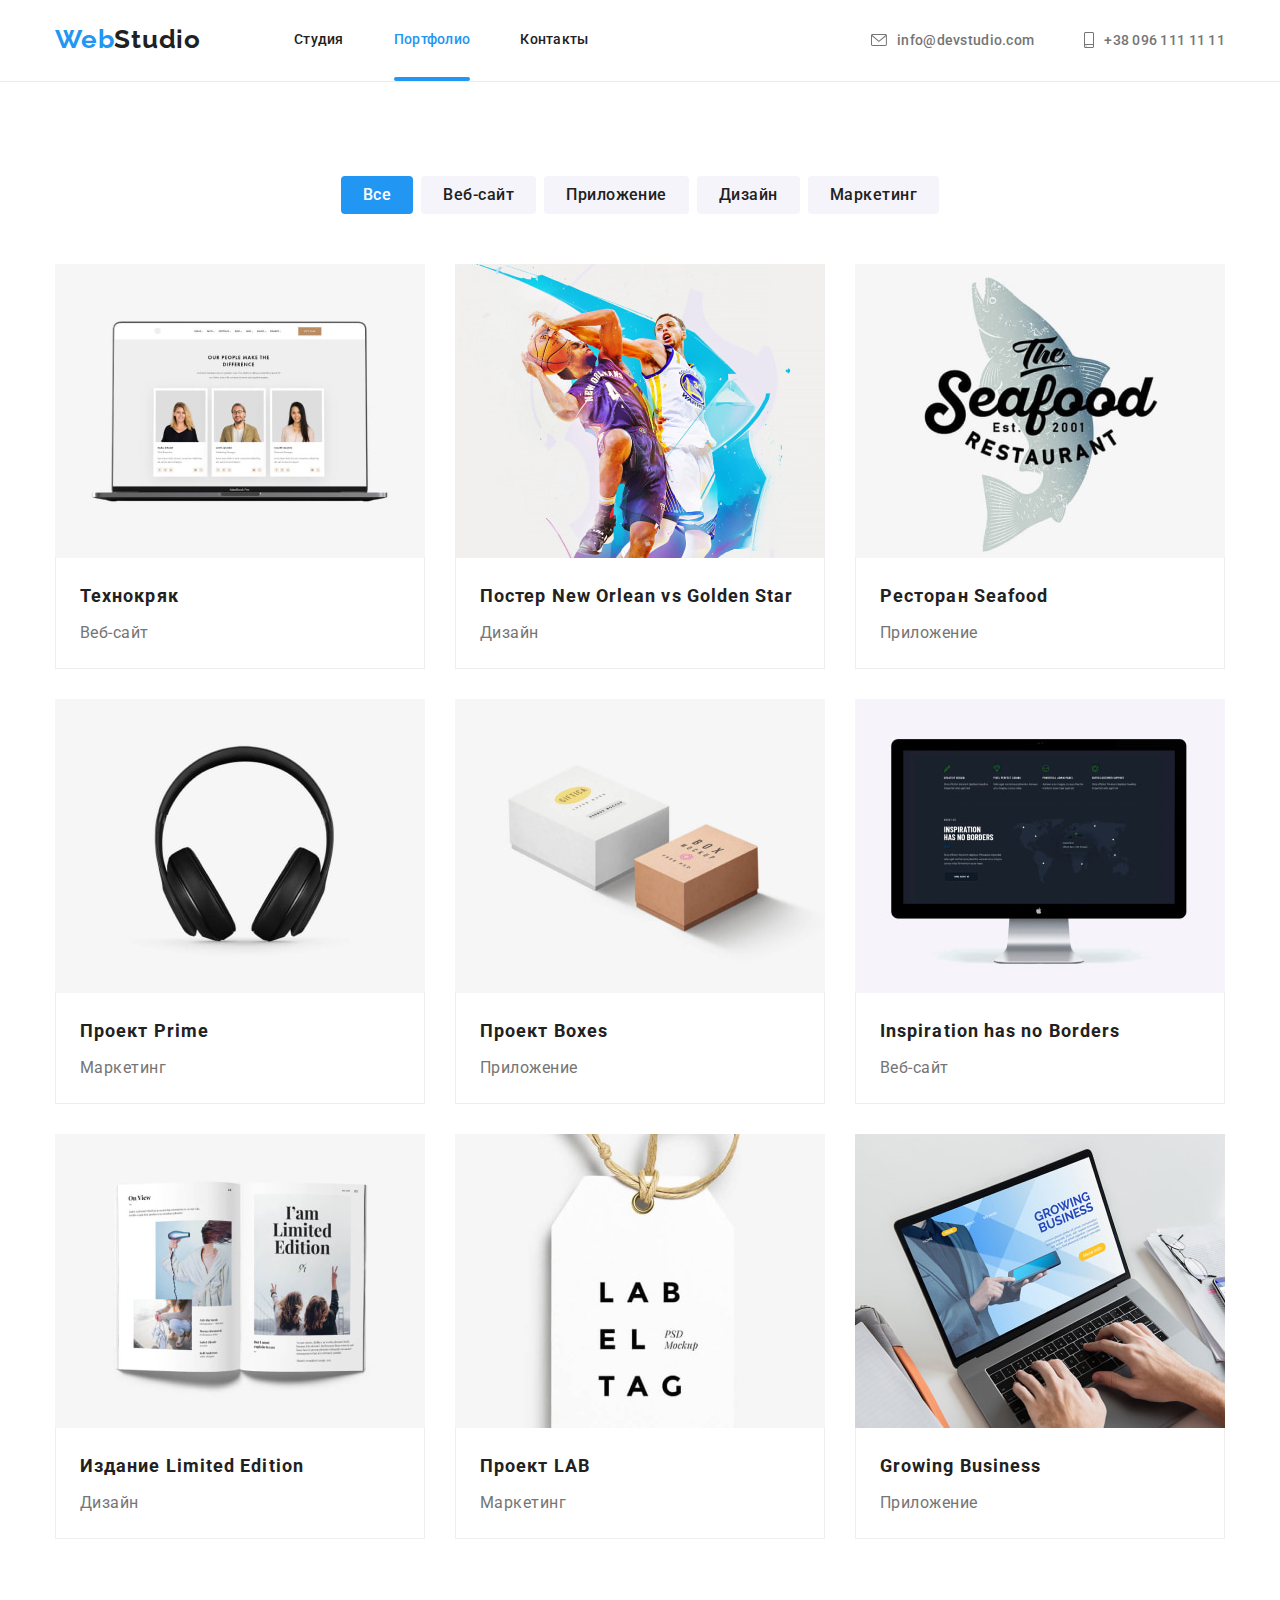
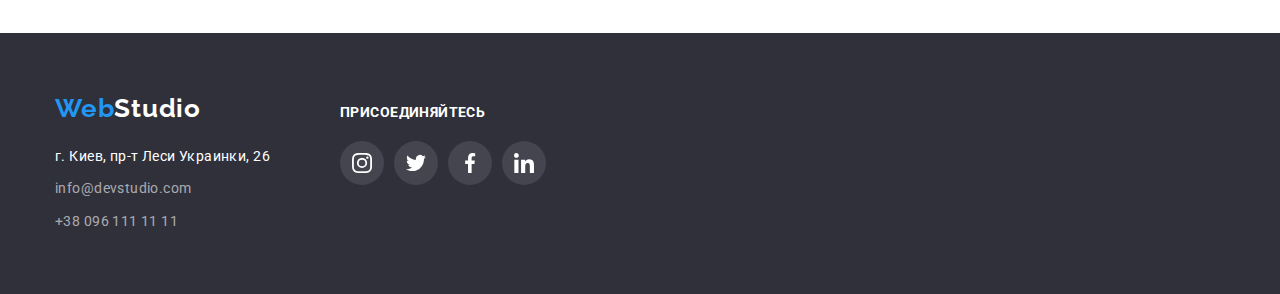
==== portfolio.html @ 805853ac "Initial commit" ====
<!DOCTYPE html>
<html lang="ru">
<head>
    <meta charset="UTF-8">
    <meta http-equiv="X-UA-Compatible" content="IE=edge">
    <meta name="viewport" content="width=device-width, initial-scale=1.0">
    <title>WebStudio</title>
    <link rel="preconnect" href="https://fonts.googleapis.com">
    <link rel="preconnect" href="https://fonts.gstatic.com" crossorigin>
    <link href="https://fonts.googleapis.com/css2?family=Raleway:wght@700&family=Roboto:wght@400;500;700;900&display=swap" rel="stylesheet">
    <link rel="stylesheet" href="https://cdnjs.cloudflare.com/ajax/libs/modern-normalize/1.1.0/modern-normalize.css">
    <link rel="stylesheet" href="./css/styles.css">
</head>
<body>
    
    <header class="header">
      <div class="container header-container">
       
        <nav class="nav"> 
              <a class="header-link link " href="/"><span class="logo">Web</span><span class="heder-logo">Studio</span></a>
              <ul class="nav-list list">
                  <li class="nav-item">
                      <a class="nav-link link " href="./index.html">Студия</a></li>
                  <li  class="nav-item">
                      <a class="nav-link link current" href="./portfolio.html">Портфолио</a></li>
                  <li  class="nav-item">
                      <a class="nav-link link " href="">Контакты</a></li>
              </ul>
        </nav>
        <ul class="header-contacts list">
          <li class="header-contact"><a class="header-email link" href="mailto:info@devstudio.com">
              <svg width="16" height="12" class="email-icon" aria-hidden="true">
                <use href="./images/icons.svg#icon-envelope"></use>
              </svg>
              info@devstudio.com</a></li>
          <li class="header-contact"><a class="header-tel link" href="tel:+380961111111">
              <svg width="10" height="16" class="email-icon" aria-hidden="true">
                <use href="./images/icons.svg#icon-smartphone"></use>
              </svg>+38 096 111 11 11</a></li>
        </ul>
      </div>       
    </header>

    <main>
        <section class="section"> 
          <div class="container">
                <h1 class="visually-hidden">Портфолио</h1>
                <ul class="btn-list list">
                  <li  class="btn"><button type="button" class="btn-item active-btn">Все</button></li>
                  <li class="btn"><button type="button" class="btn-item ">Веб-сайт</button></li>
                  <li class="btn"><button type="button" class="btn-item ">Приложение</button></li>
                  <li class="btn"><button type="button" class="btn-item ">Дизайн</button></li>
                  <li class="btn"><button type="button" class="btn-item ">Маркетинг</button></li>
                </ul>

              <ul class="works-card list"> 
                <li class="works-item-card">
                  <div class="works-item-container">
                    <img class="img-works" src="./images/1.jpg" alt="Веб-сайт" width="370" height="294" />
                    <div class="works-card-overlay">
                      <p class="works-text-overlay">Ресурс предлагает комплексные предложения с разным уровнем функционала и сервисов. Все это позволит посетителю
                        получить
                        исчерпывающие сведения о компании или частном лице.</p>
                    </div>
                  </div>
                  <div class="container-works">
                    <h3 class="subtitle">Технокряк</h3>
                    <p class="works-text">Веб-сайт</p>
                 </div>
                </li>
                <li class="works-item-card">
                  <div class="works-item-container">
                  <img class="img-works" src="./images/2.jpg" alt="Дизайн" width="370" height="294" />
                  <div class="works-card-overlay">
                    <p>Ресурс предлагает комплексные предложения с разным уровнем функционала и сервисов. Все это позволит посетителю
                      получить
                      исчерпывающие сведения о компании или частном лице.</p>
                  </div>
                </div>
                  <div class="container-works">
                    <h3 class="subtitle">Постер New Orlean vs Golden Star</h3>
                    <p class="works-text" >Дизайн</p>
                  </div>  
                </li>
                <li class="works-item-card">
                  <div class="works-item-container">
                  <img class="img-works" src="./images/3.jpg" alt="Приложение" width="370" height="294" />
                  <div class="works-card-overlay">
                      <p>Ресурс предлагает комплексные предложения с разным уровнем функционала и сервисов. Все это позволит посетителю
                        получить
                        исчерпывающие сведения о компании или частном лице.</p>
                    </div>
                  </div>
                  <div class="container-works">
                    <h3 class="subtitle" >Ресторан Seafood</h3>
                    <p class="works-text" >Приложение</p>
                  </div>  
                </li>
                <li class="works-item-card">
                  <div class="works-item-container">
                  <img class="img-works" src="./images/4.jpg" alt="Наушники" width="370" height="294" />
                  <div class="works-card-overlay">
                      <p>Ресурс предлагает комплексные предложения с разным уровнем функционала и сервисов. Все это позволит посетителю
                        получить
                        исчерпывающие сведения о компании или частном лице.</p>
                    </div>
                  </div>
                  <div class="container-works">
                    <h3 class="subtitle" >Проект Prime</h3>
                    <p class="works-text" >Маркетинг</p>
                  </div>  
                </li>
                <li class="works-item-card">
                  <div class="works-item-container">
                  <img class="img-works" src="./images/5.jpg" alt="Коробки" width="370" height="294" />
                  <div class="works-card-overlay">
                      <p>Ресурс предлагает комплексные предложения с разным уровнем функционала и сервисов. Все это позволит посетителю
                        получить
                        исчерпывающие сведения о компании или частном лице.</p>
                    </div>
                  </div>
                  <div class="container-works">
                    <h3 class="subtitle" >Проект Boxes</h3>
                    <p class="works-text" >Приложение</p>
                  </div>  
                </li>
                <li class="works-item-card">
                  <div class="works-item-container">
                  <img class="img-works" src="./images/6.jpg" alt="Веб-сайт" width="370" height="294" />
                  <div class="works-card-overlay">
                      <p>Ресурс предлагает комплексные предложения с разным уровнем функционала и сервисов. Все это позволит посетителю
                        получить
                        исчерпывающие сведения о компании или частном лице.</p>
                    </div>
                  </div>
                  <div class="container-works">
                    <h3 class="subtitle" >Inspiration has no Borders</h3>
                    <p class="works-text" >Веб-сайт</p>
                  </div>  
                </li>
                <li class="works-item-card">
                  <div class="works-item-container">
                  <img class="img-works" src="./images/7.jpg" alt="Дизайн" width="370" height="294" />
                  <div class="works-card-overlay">
                      <p>Ресурс предлагает комплексные предложения с разным уровнем функционала и сервисов. Все это позволит посетителю
                        получить
                        исчерпывающие сведения о компании или частном лице.</p>
                    </div>
                  </div>
                  <div class="container-works">
                    <h3 class="subtitle" >Издание Limited Edition</h3>
                    <p class="works-text" >Дизайн</p>
                  </div>  
                </li>
                <li class="works-item-card">
                  <div class="works-item-container">
                  <img class="img-works" src="./images/8.jpg" alt="Логотип" width="370" height="294" />
                  <div class="works-card-overlay">
                      <p>Ресурс предлагает комплексные предложения с разным уровнем функционала и сервисов. Все это позволит посетителю
                        получить
                        исчерпывающие сведения о компании или частном лице.</p>
                    </div>
                  </div>
                  <div class="container-works">
                    <h3 class="subtitle" >Проект LAB</h3>
                    <p class="works-text" >Маркетинг</p>
                  </div>  
                </li>
                <li class="works-item-card">
                  <div class="works-item-container">
                  <img class="img-works" src="./images/9.jpg" alt="Приложение" width="370" height="294" />
                  <div class="works-card-overlay">
                      <p>Ресурс предлагает комплексные предложения с разным уровнем функционала и сервисов. Все это позволит посетителю
                        получить
                        исчерпывающие сведения о компании или частном лице.</p>
                    </div>
                  </div>
                  <div class="container-works">
                    <h3 class="subtitle" >Growing Business</h3>
                    <p class="works-text" >Приложение</p>
                  </div> 
                </li>
              </ul>
          </div>
          </section>
        
    </main>

    <footer class="footer">
      <div class="container footer-flex">
        <div class="footer-contakt">
          <a class="footer-link link " href="/"><span class="logo">Web</span><span class="footer-logo">Studio</span> </a>
          <address class="footer-address">
            <ul class="footer-list list">
              <li class="footer-item"><a class="footer-item-link link " href="https://goo.gl./maps/wizjQyX9kH2uUNJ5A"
                  target="_blank" rel="noreferrer noopener">г. Киев, пр-т Леси Украинки, 26</a></li>
              <li class="footer-item"><a class="footer-item-link link post "
                  href="mailto:info@devstudio.com">info@devstudio.com</a> </li>
              <li class="footer-item"><a class="footer-item-link link phone" href="tel:+380961111111">+38 096 111 11 11</a>
              </li>
            </ul>
    
          </address>
        </div>
        <div class="footer-socials">
          <h2 class="footer-edd">присоединяйтесь</h2>
          <ul class="footer-social-list list">
            <li><a class="footer-social-link" href=""><svg width="20px" height="20px" class="footer-social-icon"
                  aria-label="ссылка на instagram">
                  <use href="./images/icons.svg#icon-instagram-2"></use>
                </svg></a></li>
            <li><a class="footer-social-link" href=""><svg width="20px" height="20px" class="footer-social-icon"
                  aria-label="ссылка на twitter">
                  <use href="./images/icons.svg#icon-twitter-1"></use>
                </svg></a></li>
            <li><a class="footer-social-link" href=""><svg width="20px" height="20px" class="footer-social-icon"
                  aria-label="ссылка на facebook">
                  <use href="./images/icons.svg#icon-facebook-1"></use>
                </svg></a></li>
            <li><a class="footer-social-link" href=""><svg width="20px" height="20px" class="footer-social-icon"
                  aria-label="ссылка на linkedin">
                  <use href="./images/icons.svg#icon-linkedin-1"></use>
                </svg></a></li>
          </ul>
        </div>
      </div>
    
    </footer>
    
</body>
</html>
---- css/styles.css ----
/* font-family: 'Raleway', sans-serif;
font-family: 'Roboto', sans-serif; */

/* #212121
#757575
#FFFFFF
#2196F3
#000000
#2F303A
#FFFFFF
#ECECEC
#F5F4FA

#212121
#757575
#FFFFFF */
:root{
    --main-font:'Roboto', sans-serif;
    --secondary-font:'Raleway', sans-serif;
    --white-txt-cl:#FFFFFF;
    --black-txt-cl:#212121;
    --gray-txt-cl:#757575;
    --blu-cl:#2196F3;
    --bg-cl:#2F303A;
     }
body {
    font-family:var(--main-font);
    font-size: 14px;
    line-height: 1.71;
    letter-spacing: 0.03em;
    color:var(--gray-txt-cl);
    }
        html {
            box-sizing: border-box;
        }
    
        *,
        *::after,
        *::before {
            box-sizing: inherit;
        }
    
        /* Стили для обнуления верхних отступов у элементов */
        h1,
        h2,
        h3,
        h4,
        h5,
        h6,
        p {
            margin-top: 0;
        }
    
        /* Класс для обнуления базовых свойств у списков (ul) */
        .list {
            list-style: none;
            padding-left: 0;
            margin: 0;
        }
    
        /* Класс для обнуления базовых свойств у ссылок */
        .link {
            text-decoration: none;
            color: inherit;
        }
    
        /* Свойства для корректного отображения картинок */
        img {
            display: block;
            max-width: 100%;
            height: auto;
        }
    
        /* Свойства для обнуления курсива у address */
        address {
            font-style: normal;
        }
h1, 
h2, 
h3, 
p,
ul
    {
        margin-top: 0;
        margin-bottom: 0;
        margin-left: 0;
        margin-right: 0;
    }
.list {
        padding-left: 0;
        margin-top: 0;
        margin-bottom: 0;
        list-style: none;
      }
      
.link {
        text-decoration: none;
    }
.container {
    width: 1200px;
    padding-left: 15px;
    padding-right: 15px;
    margin-left: auto;
    margin-right: auto;
    }

.header {
    padding-top: 24px;
    padding-bottom: 25px;
    border-bottom: 1px solid #ECECEC;
    }
.nav-list {
    display: flex;
    align-items: center;
    }
.nav {
    display: flex;
    align-items: center;
   
    }
.header-contacts {
    display: flex;
    align-items: center;
    margin-left: auto;    
    }
.header-contact:not(:last-child){
    margin-right: 50px;

}
.header-container {
    display: flex;
    align-items: center;
    }  

.header-link {
    margin-right: 93px;
    }
.nav-item {
    position: relative;
    margin-right: 50px;
    }
.nav-item:last-child {
    margin-right: 0;
}

.logo    
   {
    font-family:var(--secondary-font);
    font-weight: 700;
    font-size: 26px;
    line-height: 1.19;  
    letter-spacing: 0.03em;  
    color:var(--blu-cl);
   } 
.heder-logo
   {
    font-family:var(--secondary-font);
    font-weight: 700;
    font-size: 26px;
    line-height: 1.19;  
    letter-spacing: 0.03em;  
    color:var(--black-txt-cl);
   }
.nav-link.current::after
{
    content: "";
    position: absolute;
    left: 0;
    bottom: 0;
    transform: translateY(29px);
    border-radius: 2px;

    display: block;
    width: 100%;
    height: 4px;
    background-color: var(--blu-cl);

    
}

.nav-link 
   {
    font-weight: 500;
    font-size: 14px;
    line-height: 1.14;
    letter-spacing: 0.02em; 
    color: #212121;

    transition-property: color;
        transition-duration: 250ms;
        transition-timing-function: cubic-bezier(0.4, 0, 0.2, 1);

   }
.nav-link:hover,
.nav-link:focus, 
.header-email:hover,
.header-email:focus,
.header-tel:hover,
.header-tel:focus
   {
     color: var(--blu-cl);
   }
.nav-list .nav-link.current
   {
    color: var(--blu-cl);
   }
.header-email,
.header-tel 
   {
    display: flex;
    font-weight: 500;
    font-size: 14px;
    line-height: 16px;
    letter-spacing: 0.02em; 
    color: #757575;
    align-items: center;
    gap: 10px;
    
    transition-property: color;
        transition-duration: 250ms;
        transition-timing-function: cubic-bezier(0.4, 0, 0.2, 1);
 
   }
.email-icon {
    fill: currentColor;
}
.section {
    padding-top: 94px;
    padding-bottom: 94px;
    }
.hero-title {
        font-weight: 900;
        font-size: 44px;
        line-height: 1.36;
        text-align: center;
        letter-spacing: 0.06em;
        text-transform: uppercase;
        color:var(--white-txt-cl);
        max-width: 696px;
        margin-left: auto;
        margin-right: auto;
        margin-bottom: 30px;

    }
.hero 
    {   max-width: 1600px;
        height: 600px;
        margin-left: auto;
        margin-right: auto;
        background-image: linear-gradient(to left, rgba(47, 48, 58, 0.4), rgba(47, 48, 58, 0.4)),
        url(../images/img.jpg);
        background-repeat: no-repeat;
        background-position: center;
        background-size: cover;
        
        padding-top: 200px;
        padding-bottom: 200px;
        background-color:var(--bg-cl);
    }
    .visually-hidden {
        position: absolute;
        width: 1px;
        height: 1px;
        margin: -1px;
        border: 0;
        padding: 0;
        white-space: nowrap;
        clip-path: inset(100%);
        clip: rect(0 0 0 0);
        overflow: hidden;
      }
.benefits-list {
    display: flex;
    justify-content: space-between; 
    }
.benefits-item {
    width: 270px;
}
.benefits-item-title
    {
    font-weight: 700;
    font-size: 14px;
    line-height: 1.14;
    letter-spacing: 0.03em;
    text-transform: uppercase;
    color:var(--black-txt-cl);
    margin-bottom: 10px;
    }
.benefits-item-text
    {
    font-size: 14px;
    letter-spacing: 0.03em;
    }
.benefits-list-icon{
    display: flex;
    justify-content: space-between;
    margin-bottom: 30px;

}
.benefits-item-icon{
    display: flex;
    align-items: center;
    width: 270px;
    height: 120px;
    background-color: #F5F4FA;
    border-radius: 4px;
    justify-content: center;
    

}
.title {
    margin-bottom: 50px;
    font-weight: 700;
    font-size: 36px;
    line-height: 1.17;
    text-align: center;
    letter-spacing: 0.03em;
    color:var(--black-txt-cl);
}
.works {
    padding-top: 0;

    }
.works-list {
    display: flex;
    justify-content:center;
    }
.works-item {
    position: relative;
    margin-right: 30px;
}
.works-item:last-child {
    margin-right: 0;
  }
.works-item-name {
    font-family: var(--main-font);
    font-style: normal;
    font-weight: 700;
    font-size: 14px;
    line-height: 16px;
    text-align: center;
    letter-spacing: 0.03em;
    text-transform: uppercase;
    color: var(--white-txt-cl);

    position: absolute;

    top: 50%;
    left: 50%;
    transform: translate(-50%,-50%);
    width: 100%;


}
.works-item-names {
    position: absolute;
    background-color: rgba(47, 48, 58, 0.8);
    width: 370px;
    height: 70px;
    bottom: 0;
}
.hero-btn {
    margin-left: auto;
    margin-right: auto;
    padding: 9px 31px;
    font-family: inherit;
    font-weight: 700;
    font-size: 16px;
    line-height: 1.87;
    display: flex;
    align-items: center;
    text-align: center;
    letter-spacing: 0.06em;
    color:var(--white-txt-cl);
    background: var(--blu-cl);
    box-shadow: 0px 4px 4px rgba(0, 0, 0, 0.15);
    border-radius: 4px;
    cursor: pointer;
    border: none;

    transition-property: background;
        transition-duration: 250ms;
        transition-timing-function: cubic-bezier(0.4, 0, 0.2, 1);

}
.hero-btn:hover{
    background: #188CE8;
}
.team  {
    background-color:#F5F4FA;
    }
.team-item {
background: var(--white-txt-cl);
box-shadow: 0px 1px 3px rgba(0, 0, 0, 0.12), 0px 1px 1px rgba(0, 0, 0, 0.14), 0px 2px 1px rgba(0, 0, 0, 0.2);
border-radius: 0px 0px 4px 4px;
}
.team-name
    {
    font-weight: 500;
    font-size: 16px;
    line-height: 1.19;
    text-align: center;
    letter-spacing: 0.03em;
    color:var(--black-txt-cl);
    margin-bottom: 10px;
    }
.team-position
    {
    font-size: 16px;
    line-height: 1.19;
    text-align: center;
    letter-spacing: 0.03em;
    }
.team-list {
    display: flex;
    justify-content: space-between;
    }
.team-foto {
    display: block;
    max-width: 100%;
    height: auto;
}

.container-team {
    padding-top: 30px;
    padding-bottom: 30px;
}
.team-social-list{
    display: flex;
    justify-content: center;
    margin-top: 16px;
    gap: 10px;
    
}
.team-social-link{
    display: flex;
    width: 44px;
    height: 44px;
    color:#AFB1B8;
    border-radius: 50%;
    justify-content: center;
    align-items: center;

    transition-property: background-color, color ;
        transition-duration: 250ms;
        transition-timing-function: cubic-bezier(0.4, 0, 0.2, 1);
    
}

.team-social-link:hover,
.team-social-link:focus{
    background-color: var(--blu-cl);
    color: var(--white-txt-cl);
}
.team-social-icon{
    fill: currentColor;
transition-property: fill ;
    transition-duration: 250ms;
    transition-timing-function: cubic-bezier(0.4, 0, 0.2, 1);

}
.team-social-icon:hover,
.team-social-icon:focus{
    fill: currentColor;
}
.client-list{
    display: flex;
    justify-content: space-between;
}
.client-item{
    display: flex;
    width: 170px;
    height: 92px;
    border: 1px solid #AFB1B8;
    border-radius: 4px;
    color: #AFB1B8;
    align-items: center;
    justify-content: center;

    transition-property: border, color;
        transition-duration: 250ms;
        transition-timing-function: cubic-bezier(0.4, 0, 0.2, 1);

}
.client-item:hover,
.client-item:focus{
    color:var(--blu-cl);
    border: 1px solid var(--blu-cl);
}
.client-icon{
    fill: currentColor;
}

.subtitle
    {
    font-weight: 700;
    font-size: 18px;
    line-height: 2;
    letter-spacing: 0.06em;
    color:var(--black-txt-cl);
    margin-bottom: 4px;
    
    }
.container-works {
    padding: 20px 24px;
    border-bottom: 1px solid #EEEEEE;
    border-left: 1px solid #EEEEEE;
    border-right: 1px solid #EEEEEE ;
}
.img-works {
    display: block;
    max-width: 100%;
}
.works-text
    {
    font-size: 16px;
    line-height: 1.87;
    letter-spacing: 0.03em;
    
    }
.btn-item
    {
    font-family: inherit;;
    font-weight: 500;
    font-size: 16px;
    line-height: 1.62;
    text-align: center;
    letter-spacing: 0.03em;
    color:var(--black-txt-cl);
    background-color:#F5F4FA;
    border-radius: 4px;
    cursor: pointer;
    padding: 6px 22px; 
    border: none;
    
    transition-property: background-color,color,box-shadow;
        transition-duration: 250ms;
        transition-timing-function: cubic-bezier(0.4, 0, 0.2, 1);
      }
.btn-item.active-btn{
    color: var(--white-txt-cl);
    background-color: var(--blu-cl);
        
        
}
.btn:not(:last-child) {
    margin-right: 8px;
}

.btn-item:hover,
.btn-item:focus {
    color:var(--white-txt-cl);
    background-color:var(--blu-cl);
    box-shadow: 0px 3px 1px rgba(0, 0, 0, 0.1), 0px 1px 2px rgba(0, 0, 0, 0.08), 0px 2px 2px rgba(0, 0, 0, 0.12);
}

.btn-list {
    display: flex;
    justify-content: center;
    margin-bottom: 50px;

}
.works-card {
    display: flex;
    flex-wrap: wrap;
}
.works-item-card {
    margin-right: 30px;
    margin-bottom: 30px;

    transition-property: box-shadow;
    transition-duration: 250ms;
    transition-timing-function: cubic-bezier(0.4, 0, 0.2, 1);
   
}
.works-item-card:hover{
    box-shadow: 0px 1px 1px rgba(0, 0, 0, 0.12), 0px 4px 4px rgba(0, 0, 0, 0.06), 1px 4px 6px rgba(0, 0, 0, 0.16);
}
.works-item-card:hover .works-card-overlay {
    transform: translateY(0);
    
}
.works-item-card:nth-child(3n) {
    margin-right: 0;
} 
.works-item-card:nth-last-child(-n + 3) {
    margin-bottom: 0;
}
.works-item-container{
    position: relative;
    overflow: hidden;

}

.works-card-overlay{
    position: absolute;
    top: 0;
    left: 0;
    width: 100%;
    height: 100%;
    background: rgba(33, 150, 243, 0.9);
    color: var(--white-txt-cl);
    padding: 63px 24px;
    transform: translateY(101%);

    transition-property: transform;
        transition-duration: 250ms;
        transition-timing-function: cubic-bezier(0.4, 0, 0.2, 1);

}
.works-text-overlay{
    font-family: var(--main-font);
        font-style: normal;
        font-weight: 400;
        font-size: 18px;
        line-height: 1.56;
        letter-spacing: 0.03em;
    
        color: var(--white-txt-cl);
}

.footer 
    {   
        padding-top: 60px;
        padding-bottom: 60px;
        background-color:var(--bg-cl);
    }
.footer-logo
    {
    font-family:var(--secondary-font);
    font-weight: 700;
    font-size: 26px;
    line-height: 1.19;  
    letter-spacing: 0.03em;  
    color:var(--white-txt-cl);
 
    }

address
    {
     margin-top: 20px;
     font-style: normal;   
    }
.footer-item-link
    {
    font-size: 14px;
    letter-spacing: 0.03em;
    color:var(--white-txt-cl);

    transition-property: color;
        transition-duration: 250ms;
        transition-timing-function: cubic-bezier(0.4, 0, 0.2, 1);
    }
.post,
.phone
    {
        color:rgba(255, 255, 255, 0.6);;   
    }
.footer-item-link:hover,
.footer-item-link:focus
   {
     color: var(--blu-cl);
   }
.footer-item:not(:last-child) {
    margin-bottom: 9px;
}
.footer-social-link {
    display: flex;
    width: 44px;
    height: 44px;
    border-radius: 50%;
    background-color: rgba(255, 255, 255, 0.1);
    justify-content: center;
    align-items: center;
    color: var(--white-txt-cl);

    transition-property: background-color;
        transition-duration: 250ms;
        transition-timing-function: cubic-bezier(0.4, 0, 0.2, 1);
    }
.footer-social-link:hover,
.footer-social-link:focus {
    
    background-color: var(--blu-cl);
    
}

.footer-social-list {
        display: flex;
        width: 206px;
        height: 44px;
        justify-content: space-between;
        
    }
    
.footer-social-icon {

    fill: currentColor;
    transition-property: fill ;
        transition-duration: 250ms;
        transition-timing-function: cubic-bezier(0.4, 0, 0.2, 1);
}
.footer-social-icon:hover{
    fill: currentColor;
}
.footer-contakt {
    margin-right: 70px;
}

.footer-flex {
    display: flex;
    align-items:baseline;
}
.footer-edd{
    font-family: var(--main-font);
    font-weight: 700;
    font-size: 14px;
    line-height: 1.14;
    letter-spacing: 0.03em;
    text-transform: uppercase;
    color: var(--white-txt-cl);
    margin-bottom: 20px;
    

}

.backdrop{
    position: fixed;
    top: 0;
    left: 0;
    width: 100%;
    height: 100%;
    background-color: rgba(0, 0, 0, 0.2);
    transition: opacity 500ms, visibility 500ms;
}

.modal{
    position:absolute;
    top: 50%;
    left: 50%;
    transform: translate(-50%, -50%);
    width: 528px;
    min-height: 581px;
    box-shadow: 0px 1px 3px rgba(0, 0, 0, 0.12), 0px 1px 1px rgba(0, 0, 0, 0.14), 0px 2px 1px rgba(0, 0, 0, 0.2);
    border-radius: 4px;
    background-color: var(--white-txt-cl);
}
.modal-close-btn{
    position: absolute;
    top: 8px;
    right: 8px;
    border-radius: 50%;
    border: 1px solid rgba(0, 0, 0, 0.1);
    width: 30px;
    height: 30px;
    background-color: var(--white-txt-cl);

}
.modal-close{
    position:absolute;
    top: 50%;
    left: 50%;
    transform: translate(-50%, -50%);

    fill: #000000;
}

.is-hidden{
    opacity: 0;
    visibility: hidden;
    pointer-events: none;
}
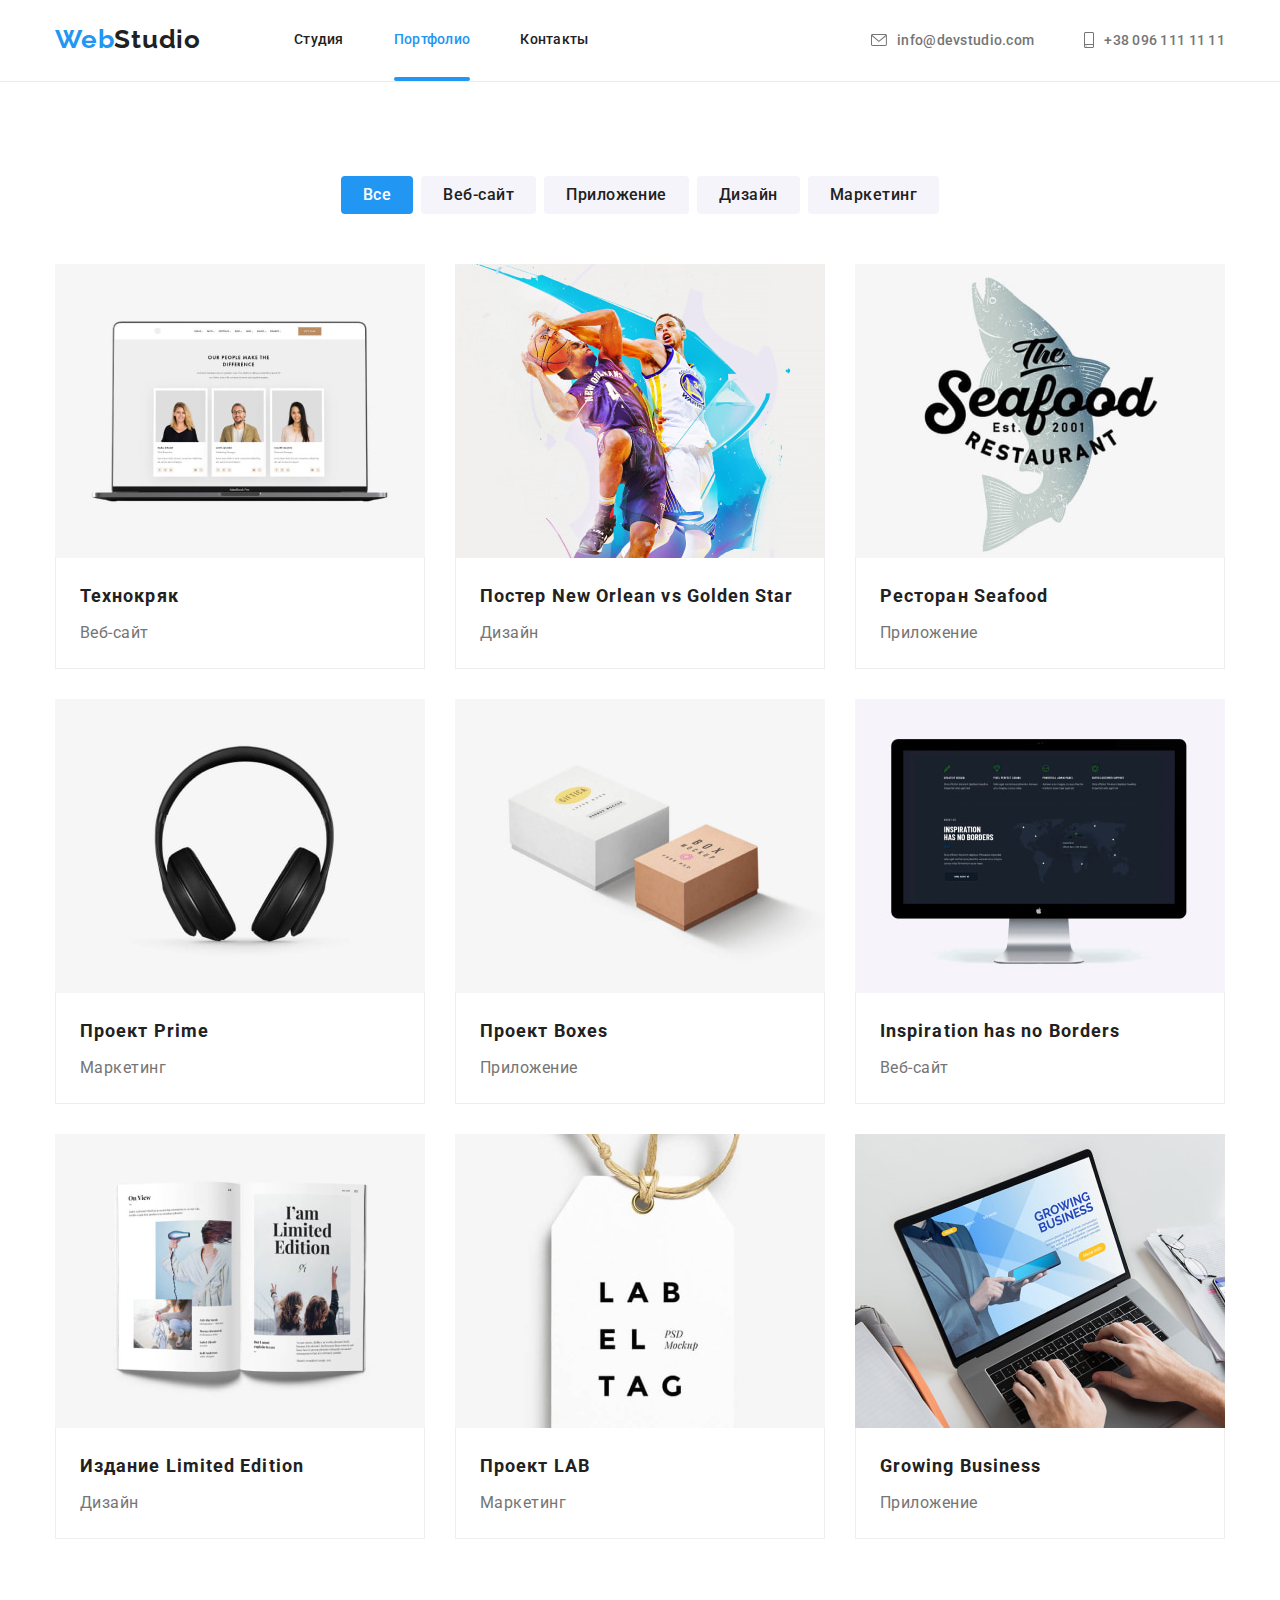
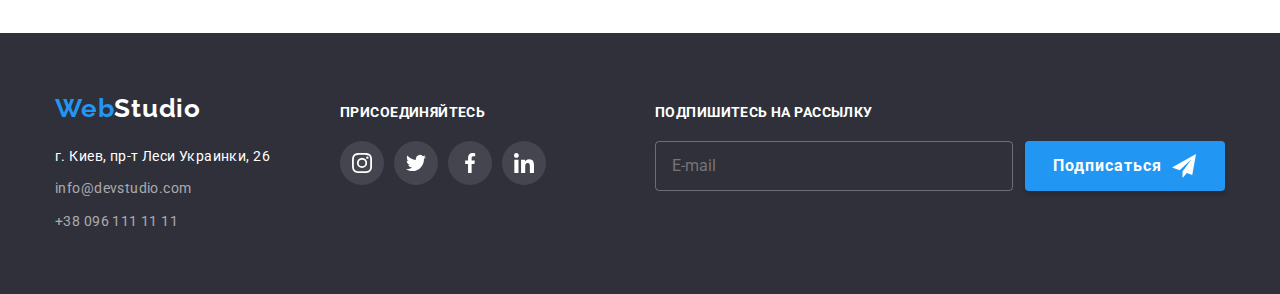
==== commit a10b6789: "add hover footer" ====
--- a/portfolio.html
+++ b/portfolio.html
@@ -223,9 +223,24 @@
                 </svg></a></li>
           </ul>
         </div>
+        <div class="footer-form-container">
+          <h2 class="footer-edd">Подпишитесь на рассылку</h2>
+          <form class="footer-form" name="footer-form" autocomplete="on">
+            <input class="footer-form-email" type="email" id="footer-form-email" name="email" placeholder="E-mail" required>
+            <label class="visually-hidden" for="footer-form-email">Почта</label>
+    
+            <button class="footer-form-btn button hero-btn" type="submit">Подписаться
+              <svg width="24px" height="24px" class="footer-form-btn-icon">
+                <use href="./images/icons.svg#icon-icon-send"></use>
+              </svg>
+            </button>
+    
+          </form>
+        </div>
       </div>
     
     </footer>
+
     
 </body>
 </html>--- a/css/styles.css
+++ b/css/styles.css
@@ -86,6 +86,11 @@
         margin-left: 0;
         margin-right: 0;
     }
+fieldset {
+    margin: 0;
+    padding: 0;
+    border: 0;
+}
 .list {
         padding-left: 0;
         margin-top: 0;
@@ -723,7 +728,199 @@
     
 
 }
-
+.footer-form-container{
+    margin-left: auto;
+}
+.footer-form{
+    display: flex;
+    align-items: center;
+}
+.footer-form-email{
+    display: flex;
+        align-items: center;
+        min-width: 358px;
+        height: 50px;
+        padding: 0;
+        padding-left: 16px;
+        margin-right: 12px;
+    
+        font-size: 16px;
+        line-height: 1.25;
+        color: rgba(255, 255, 255, 0.6);
+    
+        background-color: transparent;
+        border: 1px solid rgba(255, 255, 255, 0.3);
+        border-radius: 4px;
+
+        outline: none;
+
+        transition-property: border-color;
+            transition-duration: 250ms;
+            transition-timing-function: cubic-bezier(0.4, 0, 0.2, 1);
+}
+.footer-form-email:focus{
+    border-color: var(--blu-cl);
+}
+.footer-form-btn{
+    margin-left: 0;
+    margin-right: 0;
+    width: 200px;
+    height: 50px;
+    padding-left: 28px;
+    padding-right: 28px;
+}
+.footer-form-btn-icon{
+    width: 24px;
+        height: 24px;
+        margin-left: 10px;
+        fill: var(--white-txt-cl);
+}
+.form-field-label{
+    display: block;
+    margin-bottom: 4px;
+    
+    font-weight: 400;
+        font-size: 12px;
+        line-height: 1.16;
+        letter-spacing: 0.01em;
+    
+}
+.form-field-input{
+    width: 100%;
+    height: 40px;
+    padding: 12px 12px 12px 42px;
+    border:1px solid rgba(33, 33, 33, 0.2);
+    border-radius: 4px;
+    outline: none; 
+
+    transition-property: border-color;
+        transition-duration: 250ms;
+        transition-timing-function: cubic-bezier(0.4, 0, 0.2, 1);
+    
+}
+.form-field-input:focus{
+    border-color: var(--blu-cl);
+}
+.form-field-input:focus + .form-field-icon{
+    fill: var(--blu-cl);
+}
+.form-field-textarea:focus-within{
+    border: 1px solid var(--blu-cl);
+}
+.form-field{
+    margin-bottom: 10px;
+}
+.form-field-inner{
+    position: relative;
+}
+.form-field-icon {
+    position: absolute;
+    top: 50%;
+    left: 14px;
+    transform: translateY(-50%);
+    fill: var(--black-txt-cl);
+
+    transition-property: fill;
+        transition-duration: 250ms;
+        transition-timing-function: cubic-bezier(0.4, 0, 0.2, 1);
+}
+.form-field-textarea{
+    padding: 12px 16px;
+    width: 100%;
+    min-height: 120px;
+    border: 1px solid rgba(33, 33, 33, 0.2);
+    border-radius: 4px;
+    resize: none;
+    outline: none;
+
+    transition-property: border;
+        transition-duration: 250ms;
+        transition-timing-function: cubic-bezier(0.4, 0, 0.2, 1);
+}
+.form-field-link{
+    color: var(--blu-cl);
+}
+.modal-form-btn{
+    width: 200px;
+    height: 50px;
+    padding: 10px 55px;
+
+}
+.form-field-text{
+    margin-bottom: 20px;
+}
+.form-field-checkbox{
+    margin-bottom: 30px;
+    display: flex;
+    justify-content: center;
+    align-items: center;
+
+}
+.checkbox-input{
+    appearance: none;
+}
+/*.checkbox-control{
+    display: flex;
+    justify-content: center;
+    align-items: center;
+    width: 16px;
+    height: 15px;
+    margin-right: 7px;
+
+   
+    
+
+}
+/*.checkbox-icon{
+    opacity: 0;
+    fill: var(--black-txt-cl);
+}
+.checkbox-input:checked + .checkbox-icon{
+    opacity: 1;
+
+}*/
+.checkbox-control{
+    position: relative;
+    display: flex;
+    justify-content: center;
+    align-items: center; 
+    padding-left: 24px;
+        
+}
+.checkbox-icon {
+    position: absolute;
+    left: 0;
+    top: 50%;
+    transform: translateY(-50%);
+    opacity: 1;
+
+    transition-property: opacity;
+        transition-duration: 250ms;
+        transition-timing-function: cubic-bezier(0.4, 0, 0.2, 1);
+
+}
+
+.checkbox-input:checked~.checkbox-icon {
+    opacity: 0;
+}
+
+.checkbox-icon-checked {
+    position: absolute;
+    left: 0;
+    top: 50%;
+    transform: translateY(-50%);
+
+    opacity: 0;
+
+    transition-property: opacity;
+        transition-duration: 250ms;
+        transition-timing-function: cubic-bezier(0.4, 0, 0.2, 1);
+
+}
+
+.checkbox-input:checked~.checkbox-icon-checked {
+    opacity: 1;
+}
 .backdrop{
     position: fixed;
     top: 0;
@@ -740,7 +937,8 @@
     left: 50%;
     transform: translate(-50%, -50%);
     width: 528px;
-    min-height: 581px;
+    max-height: 581px;
+    height: 100%;
     box-shadow: 0px 1px 3px rgba(0, 0, 0, 0.12), 0px 1px 1px rgba(0, 0, 0, 0.14), 0px 2px 1px rgba(0, 0, 0, 0.2);
     border-radius: 4px;
     background-color: var(--white-txt-cl);
@@ -769,4 +967,19 @@
     opacity: 0;
     visibility: hidden;
     pointer-events: none;
-}+}
+.modal-container{
+    padding:40px ;
+}
+.modal-title{
+    font-family:var(--main-font);
+        font-style: normal;
+        font-weight: 700;
+        font-size: 20px;
+        line-height: 1.15;
+        text-align: center;
+        letter-spacing: 0.03em;
+    
+        color:var(--black-txt-cl);
+        margin-bottom: 12px;
+}
